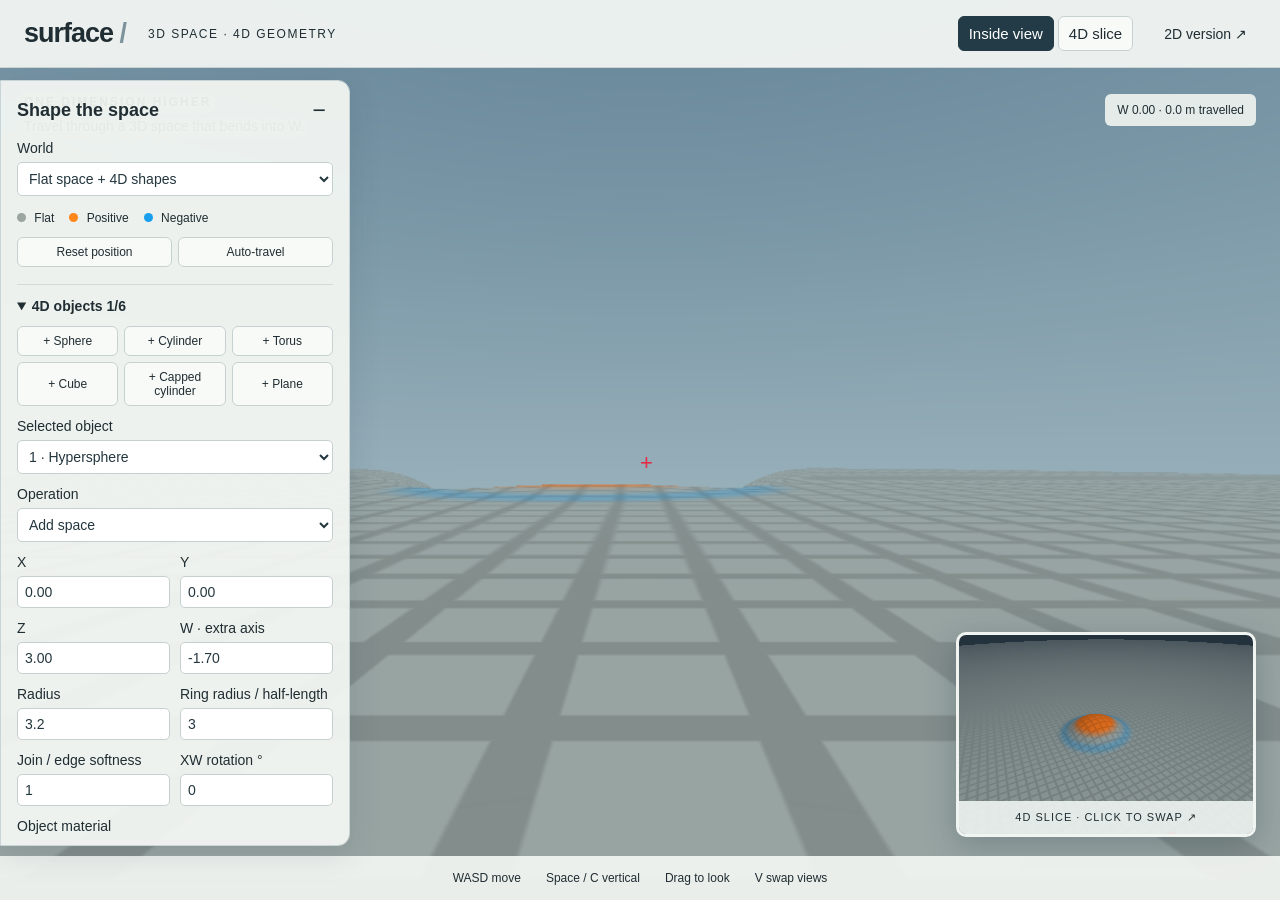
==== site/hyper/index.html @ 118a9a5e "Add files via upload" ====
<!DOCTYPE html>
<html lang="en">
 <head>
  <meta charset="utf-8"/>
  <meta content="width=device-width,initial-scale=1" name="viewport"/>
  <title>
   Surface / One dimension higher
  </title>
  <meta content="Explore three-dimensional space curved through a fourth spatial dimension." name="description"/>
  <link href="data:image/svg+xml,%3Csvg xmlns='http://www.w3.org/2000/svg' viewBox='0 0 32 32'%3E%3Ccircle cx='16' cy='16' r='12' fill='%233a9ded'/%3E%3Cellipse cx='16' cy='16' rx='6' ry='12' fill='none' stroke='%23ff8619' stroke-width='3'/%3E%3C/svg%3E" rel="icon"/>
  <link href="style.css" rel="stylesheet"/>
 </head>
 <body>
  <canvas aria-label="First-person view inside a three-dimensional curved space" id="world">
  </canvas>
  <header>
   <a class="brand" href="../index.html">
    surface
    <span>
     /
    </span>
   </a>
   <span class="dimension">
    3D SPACE · 4D GEOMETRY
   </span>
   <nav>
    <button aria-pressed="true" id="inside">
     Inside view
    </button>
    <button aria-pressed="false" id="outside">
     4D slice
    </button>
   </nav>
   <a class="old" href="../index.html">
    2D version ↗
   </a>
  </header>
  <section class="caption">
   <strong id="view-title">
    ONE DIMENSION HIGHER
   </strong>
   <p id="view-copy">
    Travel through a 3D space that bends into W.
   </p>
  </section>
  <aside id="panel">
   <div class="panel-title">
    <h1>
     Shape the space
    </h1>
    <button aria-label="Collapse controls" id="collapse">
     −
    </button>
   </div>
   <div id="controls">
    <label>
     World
     <select id="scene">
      <option value="0">
       Flat space + 4D shapes
      </option>
      <option value="1">
       Hypersphere · S³
      </option>
      <option value="2">
       Looped cylinder · S¹ × R²
      </option>
      <option value="3">
       4D torus · S¹ × S²
      </option>
     </select>
    </label>
    <div class="legend">
     <span class="gray">
      Flat
     </span>
     <span class="orange">
      Positive
     </span>
     <span class="blue">
      Negative
     </span>
    </div>
    <div class="buttons">
     <button id="reset">
      Reset position
     </button>
     <button aria-pressed="false" id="auto">
      Auto-travel
     </button>
    </div>
    <details open="">
     <summary>
      4D objects
      <span id="count">
      </span>
     </summary>
     <div class="buttons">
      <button data-add="0">
       + Sphere
      </button>
      <button data-add="1">
       + Cylinder
      </button>
      <button data-add="2">
       + Torus
      </button>
      <button data-add="3">
       + Cube
      </button>
      <button data-add="4">
       + Capped cylinder
      </button>
      <button data-add="5">
       + Plane
      </button>
     </div>
     <label>
      Selected object
      <select id="object">
      </select>
     </label>
     <div id="editor">
      <label>
       Operation
       <select id="operation">
        <option value="additive">
         Add space
        </option>
        <option value="negative">
         Carve / negative
        </option>
       </select>
      </label>
      <div class="numbers">
       <label>
        X
        <input id="x" step=".1" type="number"/>
       </label>
       <label>
        Y
        <input id="y" step=".1" type="number"/>
       </label>
       <label>
        Z
        <input id="z" step=".1" type="number"/>
       </label>
       <label>
        W · extra axis
        <input id="w" step=".1" type="number"/>
       </label>
       <label>
        Radius
        <input id="radius" max="100" min=".25" step=".1" type="number"/>
       </label>
       <label>
        Ring radius / half-length
        <input id="major" max="100" min=".5" step=".1" type="number"/>
       </label>
       <label>
        Join / edge softness
        <input id="blend" max="10" min=".1" step=".1" type="number"/>
       </label>
       <label>
        XW rotation °
        <input id="angle" step="5" type="number"/>
       </label>
      </div>
      <label>
       Object material
       <input id="tint" type="color"/>
      </label>
      <div class="buttons">
       <button id="visit">
        Visit object
       </button>
       <button id="remove">
        Remove
       </button>
      </div>
     </div>
    </details>
    <details>
     <summary>
      View &amp; movement
     </summary>
     <label>
      Color view
      <select id="colors">
       <option value="0">
        Curvature · gray / orange / blue
       </option>
       <option value="1">
        Object materials
       </option>
      </select>
     </label>
     <label class="check">
      <input checked="" id="ground-lock" type="checkbox"/>
      Grounded walking
     </label>
     <label>
      Eye height
      <input id="eye-height" max="2" min=".2" step=".05" type="number" value=".6"/>
     </label>
     <label class="check">
      <input checked="" id="level-camera" type="checkbox"/>
      Align camera with ground
     </label>
     <label>
      Camera tilt
      <input id="pitch" max="80" min="-80" step="1" type="range" value="0"/>
     </label>
     <label>
      Field of view
      <output id="fov-value">
       70°
      </output>
      <input id="fov" max="90" min="45" type="range" value="70"/>
     </label>
     <label>
      Travel speed
      <input id="speed" max="5" min=".3" step=".1" type="range" value="1.4"/>
     </label>
     <label>
      Render quality
      <select id="quality">
       <option value="0">
        Fast
       </option>
       <option selected="" value="1">
        Balanced
       </option>
       <option value="2">
        Detailed
       </option>
      </select>
     </label>
     <label class="check">
      <input id="wrapped-sky" type="checkbox"/>
      Show wrapped overhead floor
     </label>
    </details>
    <details id="slice-settings">
     <summary>
      Outside perspective
     </summary>
     <label>
      Slice Y
      <input id="slice" max="8" min="-8" step=".05" type="range" value="0"/>
     </label>
     <label class="check">
      <input checked="" id="follow" type="checkbox"/>
      Follow my Y position
     </label>
     <label>
      Rotate through W
      <input id="rotation" max="90" min="-90" step="1" type="range" value="0"/>
     </label>
     <label>
      Observer distance
      <input id="distance" max="24" min="6" type="range" value="15"/>
     </label>
     <p class="small">
      A 3D slice of the 4D scene. At 0°: horizontal X/Z, vertical W; Y is held fixed. Rotate to mix X with W. Hidden parts are outside this slice.
     </p>
    </details>
    <details>
     <summary>
      How to explore
     </summary>
     <p>
      WASD move · Space / C rise and descend · drag to look · arrows look · V swap views · R reset.
     </p>
     <p>
      In the outside view, drag to orbit. Red marks your position where it intersects the slice.
     </p>
     <p>
      All three movement directions stay tangent to the curved space. You enter connected shapes continuously, without stepping through a flat portal.
     </p>
     <p class="small">
      Numerical prototype: finite ray distance and integration steps. Very tight curves and disconnected shapes have limits. The torus can contain different curvature signs in different directions.
     </p>
    </details>
   </div>
  </aside>
  <button aria-label="Swap main and inset perspectives" id="inset">
   <canvas id="other">
   </canvas>
   <span id="inset-title">
    4D SLICE · CLICK TO SWAP ↗
   </span>
  </button>
  <div aria-hidden="true" id="crosshair">
   +
  </div>
  <div id="status" role="status">
   Preparing 4D geometry…
  </div>
  <div hidden="" id="error" role="alert">
  </div>
  <footer>
   <span>
    WASD move
   </span>
   <span>
    Space / C vertical
   </span>
   <span>
    Drag to look
   </span>
   <span>
    V swap views
   </span>
  </footer>
  <div class="touch">
   <button data-key="w">
    Forward
   </button>
   <button data-key="a">
    Left
   </button>
   <button data-key="s">
    Back
   </button>
   <button data-key="d">
    Right
   </button>
   <button data-key=" ">
    Up
   </button>
   <button data-key="c">
    Down
   </button>
  </div>
  <script src="app.js" type="module">
  </script>
  <button aria-label="Open controls" hidden="" id="show-controls">
   ☰ Controls
  </button>
 </body>
</html>
---- site/hyper/style.css ----
:root {
  font-family:Arial,Helvetica,sans-serif;
  color:#202d32;
  font-size:15px;
  background:#b6c4c7}
* {
  box-sizing:border-box}
body {
  margin:0;
  overflow:hidden}
button,input,select {
  font:inherit}
button,a,input,select {
  touch-action:manipulation}
button {
  cursor:pointer;
  border:1px solid #c7d1d2;
  background:#f8faf8;
  color:inherit;
  border-radius:6px;
  padding:8px 10px}
button:hover {
  background:#e2ecec}
button[aria-pressed=true] {
  background:#233b47;
  color:white;
  border-color:#233b47}
a {
  color:inherit;
  text-decoration:none}
#world {
  position:fixed;
  width:100%;
  height:100%;
  touch-action:none}
header {
  position:fixed;
  top:0;
  left:0;
  right:0;
  display:flex;
  align-items:center;
  gap:22px;
  padding:16px 24px;
  background:#f5f8f5ed;
  border-bottom:1px solid #cbd5d5;
  z-index:3}
.brand {
  font-size:27px;
  font-weight:700;
  letter-spacing:-1px}
.brand span {
  color:#7e929c}
.dimension {
  font-size:12px;
  letter-spacing:1.5px}
nav {
  display:flex;
  gap:4px;
  margin-left:auto}
.old {
  font-size:14px;
  padding:9px}
.caption {
  position:fixed;
  left:24px;
  top:92px;
  pointer-events:none;
  text-shadow:0 1px 10px #e1eded}
.caption strong {
  font-size:12px;
  letter-spacing:2px}
.caption p {
  margin-top:7px;
  font-size:14px}
#panel {
  position:fixed;
  left:24px;
  top:168px;
  width:286px;
  max-height:calc(100vh - 225px);
  overflow:auto;
  border:1px solid #c8d4d5;
  border-radius:10px;
  background:#f5f8f4ed;
  box-shadow:0 8px 32px #233b4720}
.panel-title {
  display:flex;
  align-items:center;
  justify-content:space-between;
  padding:16px 16px 0}
h1 {
  font-size:18px;
  margin:0}
.panel-title button {
  padding:0 7px;
  background:transparent;
  border:0;
  font-size:23px}
#controls {
  padding:4px 16px 16px}
label {
  display:block;
  margin-top:12px;
  font-size:14px}
select,input[type=number] {
  width:100%;
  margin-top:6px;
  background:#fff;
  border:1px solid #c5d0d0;
  border-radius:5px;
  padding:7px;
  color:#23363e}
input[type=range] {
  display:block;
  width:100%;
  accent-color:#298ec3;
  margin-top:10px}
input[type=color] {
  display:block;
  width:100%;
  height:31px;
  border:0;
  margin-top:6px}
.legend {
  display:flex;
  gap:15px;
  margin-top:15px;
  font-size:12px}
.legend span:before {
  content:'';
  display:inline-block;
  width:9px;
  height:9px;
  background:#9ba6a2;
  border-radius:50%;
  margin-right:5px}
.legend .orange:before {
  background:#ff8619}
.legend .blue:before {
  background:#189fee}
p {
  line-height:1.5;
  font-size:14px}
.small {
  font-size:12px;
  color:#546971}
.buttons {
  display:flex;
  gap:6px;
  margin-top:12px}
.buttons button {
  flex:1;
  padding:7px 4px;
  font-size:12px}
details {
  border-top:1px solid #d0dbda;
  margin-top:17px;
  padding-top:13px}
summary {
  font-size:14px;
  cursor:pointer;
  font-weight:600}
.numbers {
  display:grid;
  grid-template-columns:1fr 1fr;
  gap:0 10px}
.numbers input {
  min-width:0}
.check {
  display:flex;
  align-items:center;
  gap:6px}
output {
  float:right}
#inset {
  position:fixed;
  bottom:63px;
  right:24px;
  width:300px;
  height:205px;
  padding:0;
  overflow:hidden;
  border:3px solid #f0f5f1;
  box-shadow:0 8px 32px #122e4040;
  border-radius:10px}
#other {
  width:100%;
  height:100%;
  display:block}
#inset span {
  position:absolute;
  bottom:0;
  left:0;
  right:0;
  padding:10px;
  background:#eaf0edee;
  font-size:11px;
  letter-spacing:1px}
#status {
  position:fixed;
  right:24px;
  top:94px;
  font-size:12px;
  font-variant-numeric:tabular-nums;
  padding:9px 12px;
  background:#f5f8f4de;
  border-radius:6px}
#crosshair {
  position:fixed;
  top:50%;
  left:50%;
  color:#e62c42;
  font-size:22px;
  pointer-events:none}
footer {
  position:fixed;
  bottom:0;
  left:0;
  right:0;
  display:flex;
  gap:25px;
  justify-content:center;
  padding:15px;
  background:#f5f8f4e8;
  font-size:12px}
#error {
  position:fixed;
  top:100px;
  left:20%;
  right:20%;
  background:#fff0ed;
  padding:20px;
  z-index:10}
.touch {
  display:none}
button:focus-visible,a:focus-visible,input:focus-visible,select:focus-visible {
  outline:3px solid #198dc7;
  outline-offset:2px}
[hidden] {
  display:none!important}
@media(max-width:800px) {
  header {
  padding:12px;
  gap:10px}
.dimension,.old {
  display:none}
.brand {
  font-size:23px}
nav button {
  font-size:13px}
.caption {
  left:12px;
  top:80px}
.caption p {
  max-width:220px}
#panel {
  left:12px;
  top:141px;
  width:232px;
  max-height:calc(100vh - 270px)}
#status {
  right:12px;
  top:78px;
  max-width:140px;
  line-height:1.4}
#inset {
  width:155px;
  height:119px;
  right:12px;
  bottom:94px}
#inset span {
  font-size:9px;
  padding:6px}
footer {
  display:none}
.touch {
  position:fixed;
  bottom:12px;
  left:12px;
  right:12px;
  display:flex;
  gap:5px}
.touch button {
  flex:1;
  font-size:12px;
  padding:12px 3px;
  touch-action:none}
}


/* Docked controls: hide the whole panel, not just its contents. */
#panel {left:0;top:80px;bottom:54px;width:350px;max-height:none;border-radius:0 12px 12px 0;z-index:4;}
#show-controls {position:fixed;left:12px;top:90px;z-index:5;padding:10px 14px;border:1px solid #becaca;border-radius:7px;background:#f4f8f5;color:#233b47;cursor:pointer;}
[hidden] {display:none!important;}
@media(max-width:650px) {#panel {width:min(340px,calc(100vw - 38px));top:70px;bottom:80px;}}

.buttons {flex-wrap:wrap;} .buttons button {min-width:90px;}
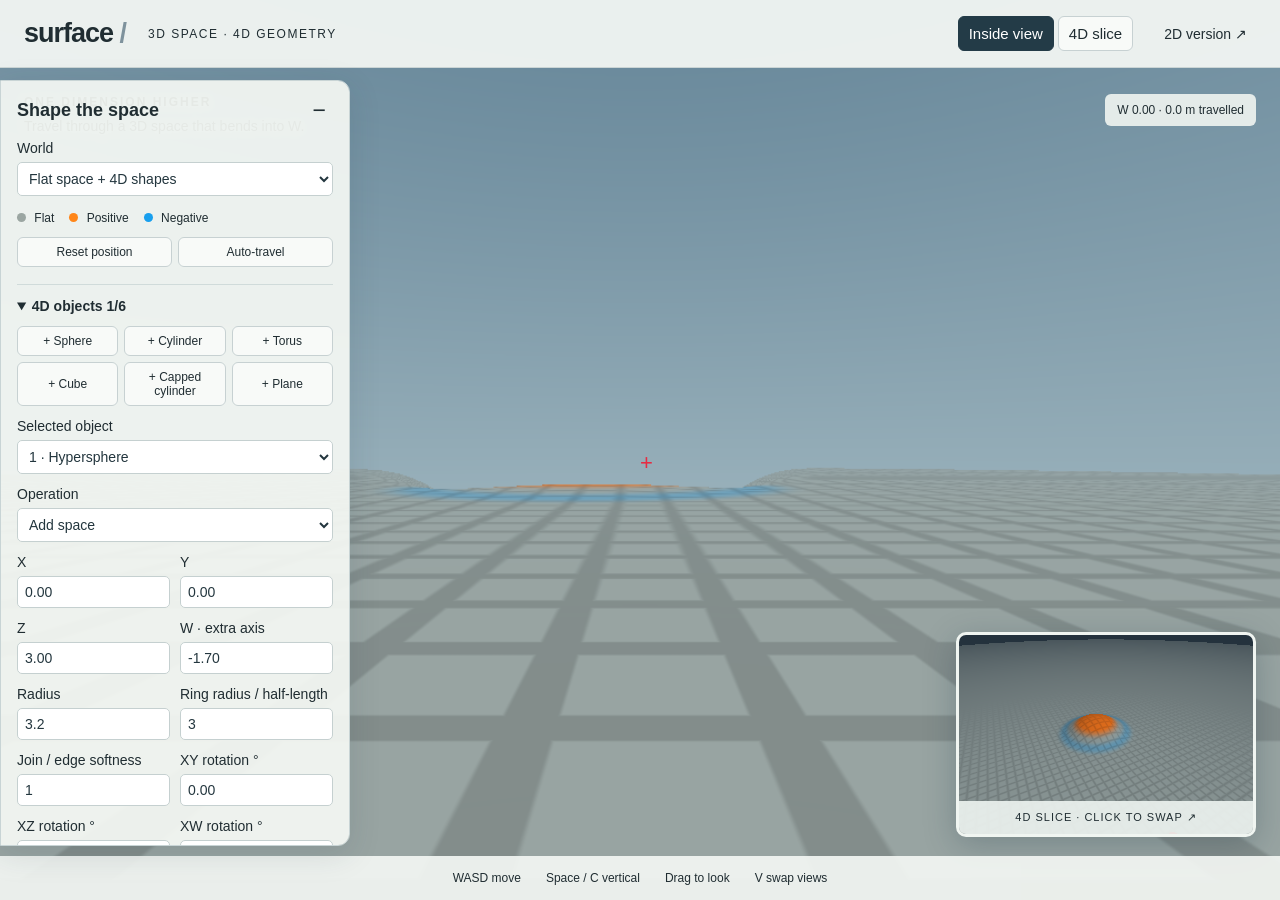
==== commit 9d9fa803: "Add files via upload" ====
--- a/site/hyper/index.html
+++ b/site/hyper/index.html
@@ -161,11 +161,14 @@
         Join / edge softness
         <input id="blend" max="10" min=".1" step=".1" type="number"/>
        </label>
-       <label>
-        XW rotation °
-        <input id="angle" step="5" type="number"/>
-       </label>
+       <label>XY rotation °<input id="angleXY" step="5" type="number"/></label>
+       <label>XZ rotation °<input id="angleXZ" step="5" type="number"/></label>
+       <label>XW rotation °<input id="angle" step="5" type="number"/></label>
+       <label>YZ rotation °<input id="angleYZ" step="5" type="number"/></label>
+       <label>YW rotation °<input id="angleYW" step="5" type="number"/></label>
+       <label>ZW rotation °<input id="angleZW" step="5" type="number"/></label>
       </div>
+      <p class="small">YW and ZW rotate the object into the extra dimension. Try 90° to turn a vertical or depth direction fully into W and change the 4D slice.</p>
       <label>
        Object material
        <input id="tint" type="color"/>
@@ -238,7 +241,7 @@
      </label>
      <label class="check">
       <input id="wrapped-sky" type="checkbox"/>
-      Show wrapped overhead floor
+      Show wrapped overhead blobs (off by default)
      </label>
     </details>
     <details id="slice-settings">
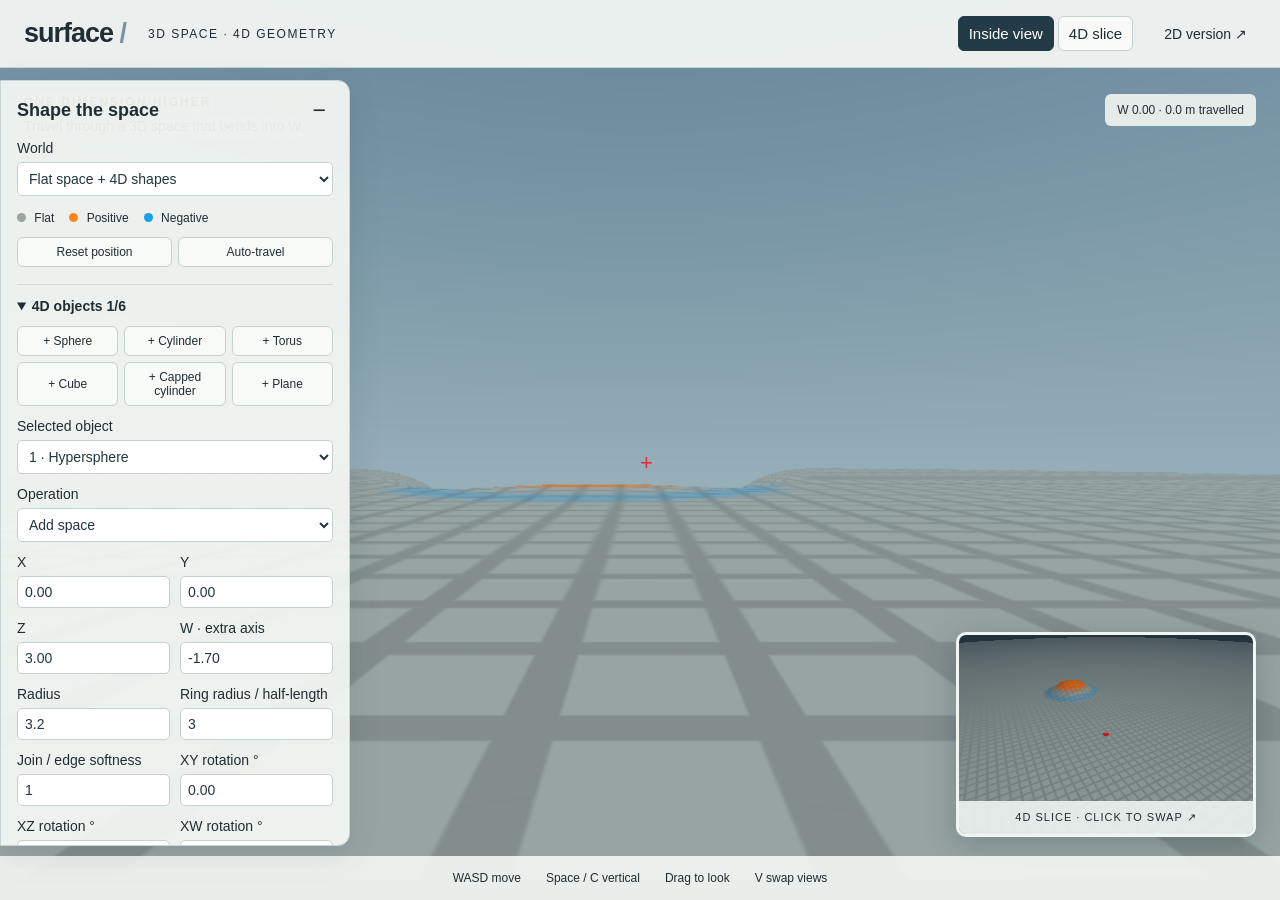
==== commit 93a79005: "Add files via upload" ====
--- a/site/hyper/index.html
+++ b/site/hyper/index.html
@@ -68,6 +68,9 @@
       <option value="3">
        4D torus · S¹ × S²
       </option>
+      <option value="4">
+       Two spaces · connected tunnel
+      </option>
      </select>
     </label>
     <div class="legend">
@@ -254,7 +257,7 @@
      </label>
      <label class="check">
       <input checked="" id="follow" type="checkbox"/>
-      Follow my Y position
+      Observer follows main camera
      </label>
      <label>
       Rotate through W
@@ -265,7 +268,7 @@
       <input id="distance" max="24" min="6" type="range" value="15"/>
      </label>
      <p class="small">
-      A 3D slice of the 4D scene. At 0°: horizontal X/Z, vertical W; Y is held fixed. Rotate to mix X with W. Hidden parts are outside this slice.
+      The observer follows the main camera in X/Z/W and keeps its Y slice aligned by default. At 0°: horizontal X/Z, vertical W; Y is held fixed. Rotate to mix X with W. Hidden parts are outside this slice.
      </p>
     </details>
     <details>
